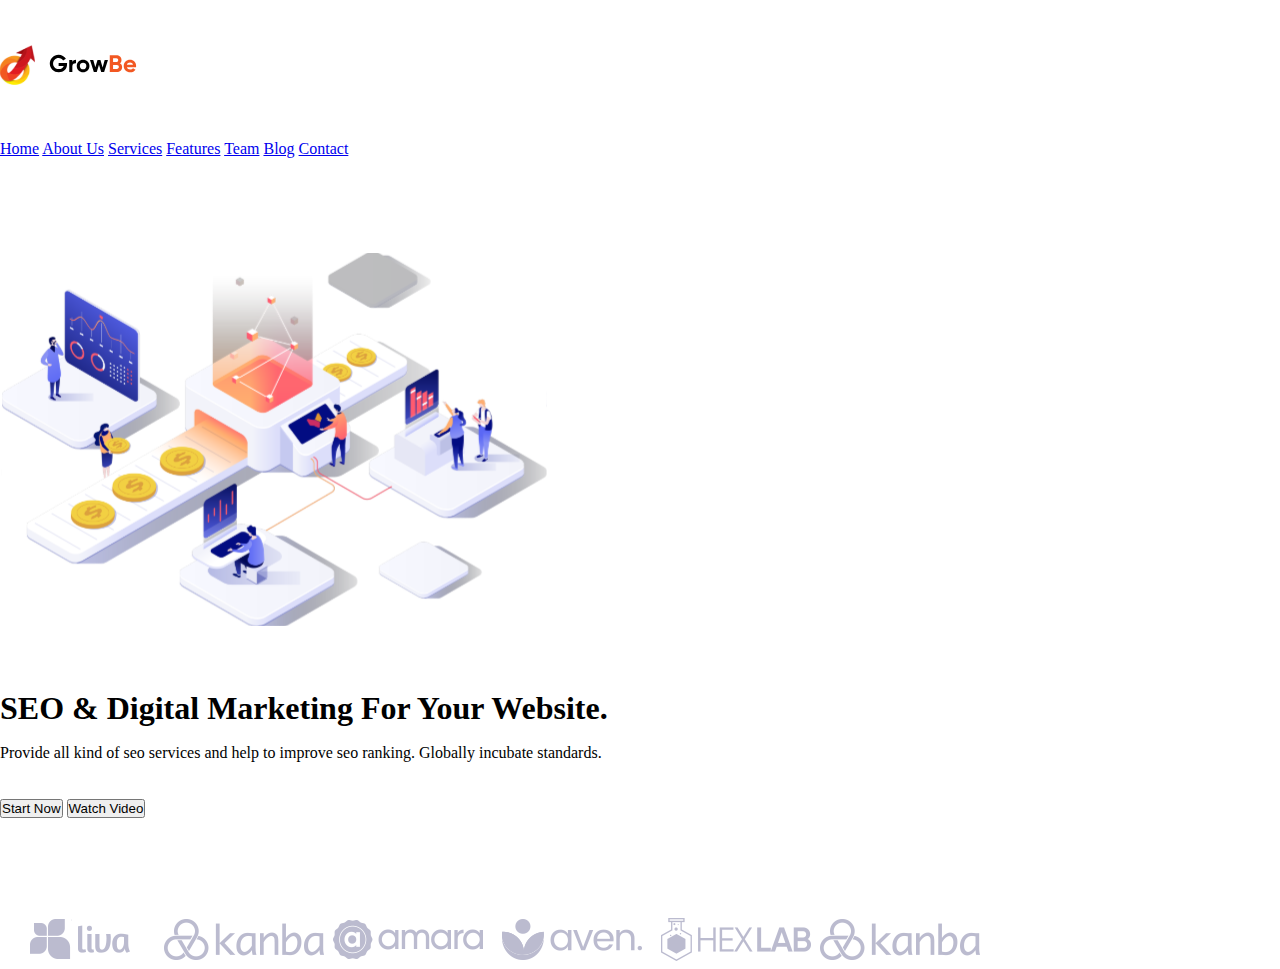
==== WEB(HW)/index.html @ b793c4ee "HW" ====
<!DOCTYPE html>
<html lang="en">
<head>
    <meta charset="UTF-8">
    <meta name="viewport" content="width=device-width, initial-scale=1.0">
    <title>Document</title>
    <link rel="stylesheet" href="style.css">
</head>
<body>
<div class="header">
    <img class="logo_img" src="img/Logo.svg" alt="">
    <div class="menu__bar">
        <a href="#">Home</a>
        <a href="#">About Us</a>
        <a href="#">Services</a>
        <a href="#">Features</a>
        <a href="#">Team</a>
        <a href="#">Blog</a>
        <a href="#">Contact</a>
    </div>
</div>
<div class="top__content">
    <img class="top__img" src="img/Image.svg" alt="image">
    <div class="top__text">
        <h1 class="top__SEO">SEO & Digital Marketing For Your Website.</h1>
        <p class="top__pro">Provide all kind of seo services and help to improve seo ranking. Globally incubate standards.</p>
        <div class="top__button">
            <button class="button__left" type="button">Start Now</button>
            <button class="button__right" type="button">Watch Video</button>
        </div>
    </div>
</div>
<div class="logo">
    <img src="img/logo1.svg" alt="image">
    <img src="img/logo2.svg" alt="image">
    <img src="img/logo3.svg" alt="image">
    <img src="img/logo4.svg" alt="image">
    <img src="img/logo5.svg" alt="image">
    <img src="img/logo6.svg" alt="image">
</div>
</body>
</html>
---- WEB(HW)/style.css ----
* {
    margin: 0;
    padding: 0;
}

.logo_img {
    margin-top: 45px;
}
.menu__bar {
    margin-top: 51px;
}

.top__content {
    margin-top: 95px;
}
.top__SEO {
    padding-top: 60px;
}

.top__pro {
    padding-top: 17px;
}

.top__button {
    margin-top: 37px;
}

.logo {
    margin-top: 97px;
}
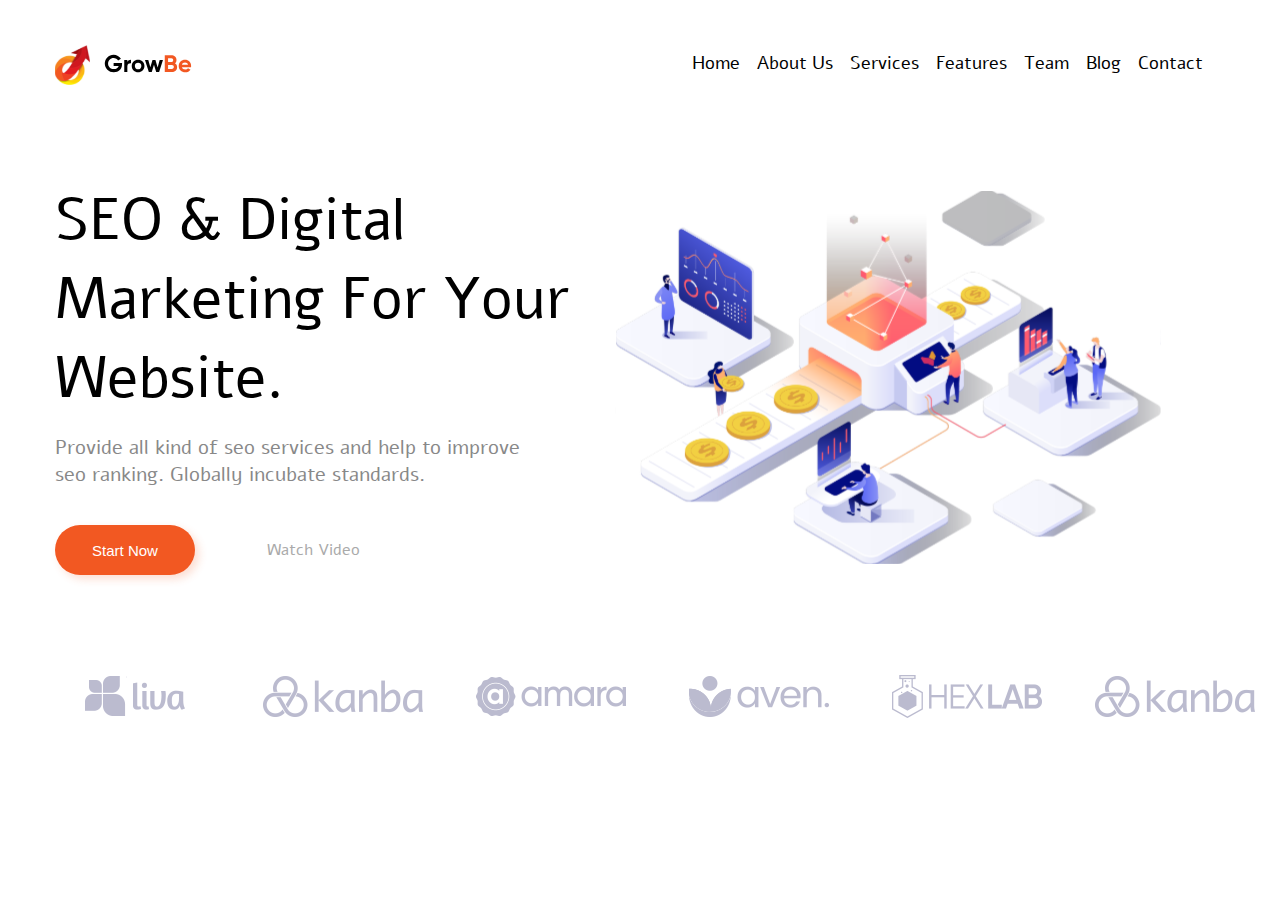
==== commit a6a6d8d3: "Добавил позиционирование" ====
--- a/WEB(HW)/index.html
+++ b/WEB(HW)/index.html
@@ -4,39 +4,42 @@
     <meta charset="UTF-8">
     <meta name="viewport" content="width=device-width, initial-scale=1.0">
     <title>Document</title>
+    <link rel="preconnect" href="https://fonts.googleapis.com">
+    <link rel="preconnect" href="https://fonts.gstatic.com" crossorigin>
+    <link href="https://fonts.googleapis.com/css2?family=Alef:wght@400;700&display=swap" rel="stylesheet">
     <link rel="stylesheet" href="style.css">
 </head>
 <body>
-<div class="header">
+<div class="header center">
     <img class="logo_img" src="img/Logo.svg" alt="">
     <div class="menu__bar">
-        <a href="#">Home</a>
-        <a href="#">About Us</a>
-        <a href="#">Services</a>
-        <a href="#">Features</a>
-        <a href="#">Team</a>
-        <a href="#">Blog</a>
-        <a href="#">Contact</a>
+        <a class="bar__links" href="#">Home</a>
+        <a class="bar__links" href="#">About Us</a>
+        <a class="bar__links" href="#">Services</a>
+        <a class="bar__links" href="#">Features</a>
+        <a class="bar__links" href="#">Team</a>
+        <a class="bar__links" href="#">Blog</a>
+        <a class="bar__links" href="#">Contact</a>
     </div>
 </div>
-<div class="top__content">
-    <img class="top__img" src="img/Image.svg" alt="image">
+<div class="top__content center">
     <div class="top__text">
         <h1 class="top__SEO">SEO & Digital Marketing For Your Website.</h1>
         <p class="top__pro">Provide all kind of seo services and help to improve seo ranking. Globally incubate standards.</p>
         <div class="top__button">
             <button class="button__left" type="button">Start Now</button>
-            <button class="button__right" type="button">Watch Video</button>
+            <a class="button__right" href="#">Watch Video</a>
         </div>
     </div>
+    <img class="top__img" src="img/Image.svg" alt="image">
 </div>
-<div class="logo">
-    <img src="img/logo1.svg" alt="image">
-    <img src="img/logo2.svg" alt="image">
-    <img src="img/logo3.svg" alt="image">
-    <img src="img/logo4.svg" alt="image">
-    <img src="img/logo5.svg" alt="image">
-    <img src="img/logo6.svg" alt="image">
+<div class="logo center">
+    <img class="logo_fut_img" src="img/logo1.svg" alt="image">
+    <img class="logo_fut_img" src="img/logo2.svg" alt="image">
+    <img class="logo_fut_img" src="img/logo3.svg" alt="image">
+    <img class="logo_fut_img" src="img/logo4.svg" alt="image">
+    <img class="logo_fut_img" src="img/logo5.svg" alt="image">
+    <img class="logo_fut_img" src="img/logo6.svg" alt="image">
 </div>
 </body>
 </html>--- a/WEB(HW)/style.css
+++ b/WEB(HW)/style.css
@@ -2,29 +2,99 @@
     margin: 0;
     padding: 0;
 }
+body {
+    font-family: 'Alef', sans-serif;
+}
 
+.header {
+    display: flex;
+    gap: 500px;
+}
 .logo_img {
     margin-top: 45px;
 }
-.menu__bar {
+.menu__bar{
     margin-top: 51px;
+    display: flex;
+    gap: 17px;
 }
+
+.bar__links {
+    color: #000;
+    font-size: 18px;
+    font-style: normal;
+    font-weight: 400;
+    line-height: normal;
+    text-decoration: none;
+}
+
+.bar__links:hover {
+    color: #F25822;
+}
+
+.center {
+    padding-left: calc(50% - 585px);
+    padding-right: calc(50% - 585px);
+}
+
 
 .top__content {
     margin-top: 95px;
+    display: flex;
+    flex-direction: row;
+    flex-wrap: nowrap;
+    justify-content: center;
+    align-items: center;
+    gap: 39px;
+}
+
+.top_text {
+    margin-top: 60px;
 }
 .top__SEO {
-    padding-top: 60px;
+    font-size: 58px;
+    font-style: normal;
+    font-weight: 400;
+    line-height: normal;
 }
 
 .top__pro {
+    width: 466px;
     padding-top: 17px;
+    font-size: 20px;
+    font-style: normal;
+    font-weight: 400;
+    line-height: normal;
+    color: #888888;
 }
 
 .top__button {
+    display: flex;
     margin-top: 37px;
+    gap: 72px;
+    align-items: center;
+}
+.button__left {
+    width: 140px;
+    height: 50px;
+    flex-shrink: 0;
+    border-radius: 50px;
+    background: #F25822;
+    box-shadow: 4px 4px 8px 0px rgba(242, 88, 34, 0.20);
+    color: #FFFFFF;
+    font-size: 15px;
+    font-style: normal;
+    font-weight: 400;
+    line-height: normal;
+    border: 0;
+}
+.button__right {
+    color: #AAA;
+    text-decoration: none;
+}
+.logo {
+    margin-top: 97px;
+    display: flex;
+    gap: 48px;
 }
 
-.logo {
-    margin-top: 97px;
-}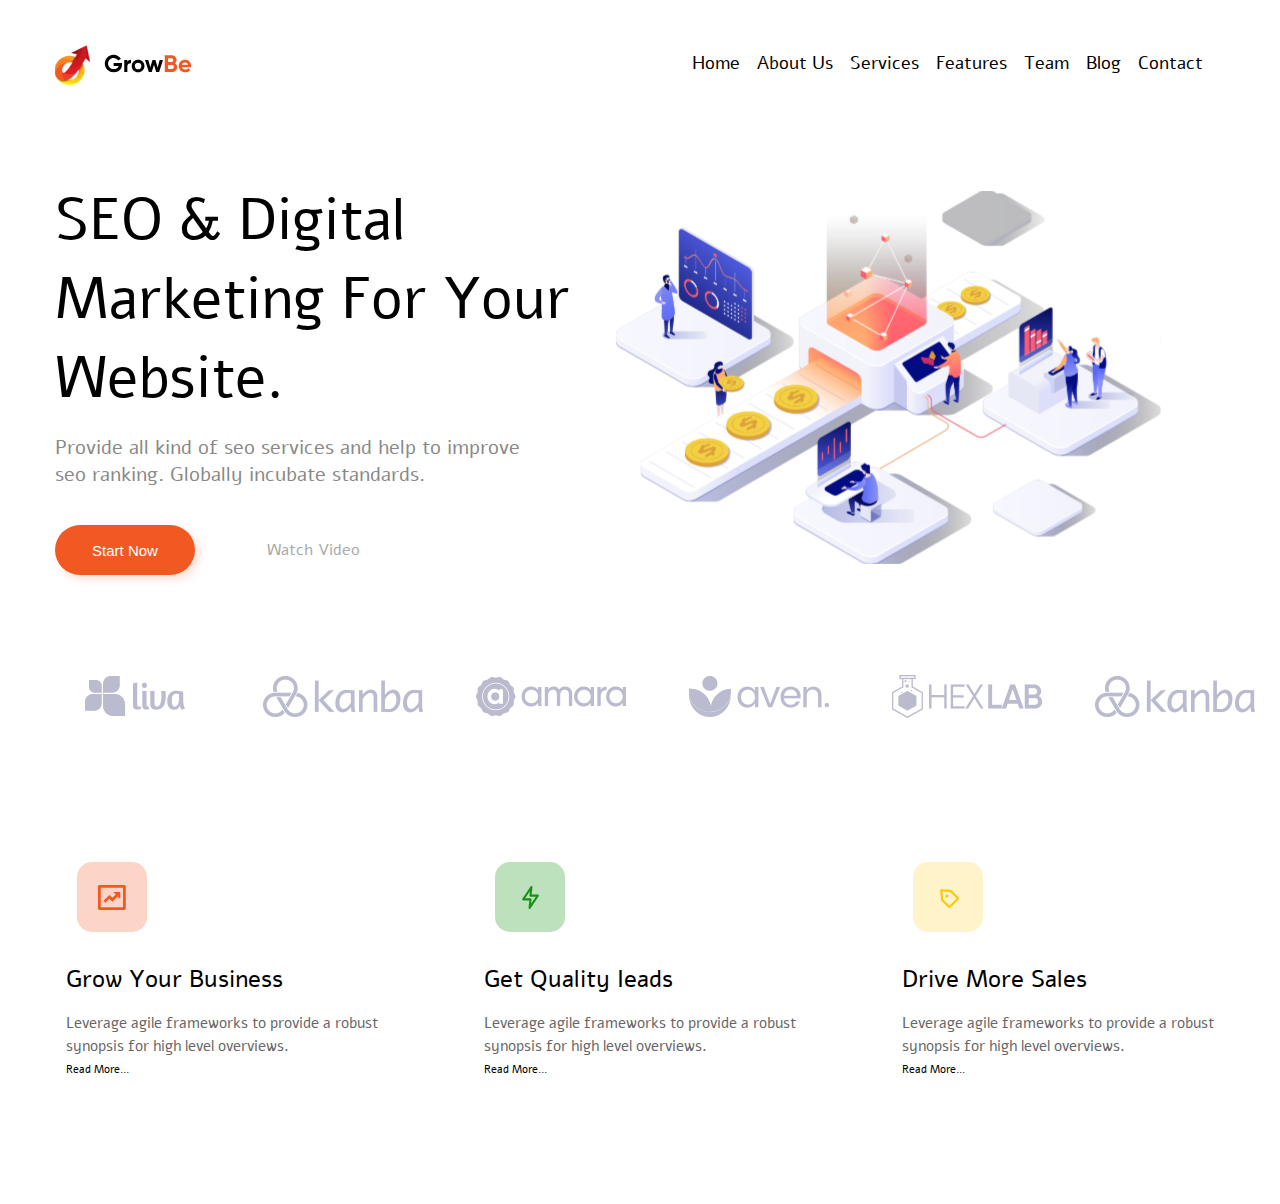
==== commit 12bd085c: "создал блок feature и стили к нему" ====
--- a/WEB(HW)/index.html
+++ b/WEB(HW)/index.html
@@ -25,7 +25,8 @@
 <div class="top__content center">
     <div class="top__text">
         <h1 class="top__SEO">SEO & Digital Marketing For Your Website.</h1>
-        <p class="top__pro">Provide all kind of seo services and help to improve seo ranking. Globally incubate standards.</p>
+        <p class="top__pro">Provide all kind of seo services and help to improve seo ranking. Globally incubate
+            standards.</p>
         <div class="top__button">
             <button class="button__left" type="button">Start Now</button>
             <a class="button__right" href="#">Watch Video</a>
@@ -41,5 +42,25 @@
     <img class="logo_fut_img" src="img/logo5.svg" alt="image">
     <img class="logo_fut_img" src="img/logo6.svg" alt="image">
 </div>
+<div class="features">
+    <div class="features__content features1">
+        <img class="feature_icon" src="img/feature_icon1.svg" alt="img">
+        <h1 class="features__text1">Grow Your Business</h1>
+        <h1 class="features__text2">Leverage agile frameworks to provide a robust synopsis for high level overviews.</h1>
+        <a class="features__lick" href="#">Read More...</a>
+    </div>
+    <div class="features__content features2">
+        <img class="feature_icon" src="img/feature_icon2.svg" alt="img">
+        <h1 class="features__text1">Get Quality Ieads</h1>
+        <h1 class="features__text2">Leverage agile frameworks to provide a robust synopsis for high level overviews.</h1>
+        <a class="features__lick" href="#">Read More...</a>
+    </div>
+    <div class="features__content features3">
+        <img class="feature_icon" src="img/feature_icon3.svg" alt="img">
+        <h1 class="features__text1">Drive More Sales</h1>
+        <h1 class="features__text2">Leverage agile frameworks to provide a robust synopsis for high level overviews.</h1>
+        <a class="features__lick" href="#">Read More...</a>
+    </div>
+</div>
 </body>
 </html>--- a/WEB(HW)/style.css
+++ b/WEB(HW)/style.css
@@ -97,4 +97,52 @@
     display: flex;
     gap: 48px;
 }
+.features {
+    padding-top: 100px;
+    padding-bottom: 100px;
+    display: grid;
+    grid-template-columns: 370px 370px 370px;
+    gap: 48px;
+    justify-content: center;
+}
+.features__content {
+    padding-bottom: 25px;
+}
+.features__content:hover {
+    background: #FFF;
+    box-shadow: 15px 25px 56px 6px rgba(0, 0, 0, 0.06);
+}
+.feature_icon {
+    padding-top: 40px;
+    margin-left: 40px;
+}
+.features__text1 {
+    padding-top: 25px;
+    margin-left: 29px;
+    color: #000;
+    font-size: 24px;
+    font-style: normal;
+    font-weight: 400;
+    line-height: normal;
+}
+.features__text2 {
+    padding-top: 17px;
+    margin-left: 29px;
 
+    color: #666;
+    font-size: 15px;
+    font-style: normal;
+    font-weight: 400;
+    line-height: 150%;
+}
+.features__lick {
+    padding-top: 25px;
+    margin-left: 29px;
+    text-decoration: none;
+
+    color: #000;
+    font-size: 11px;
+    font-style: normal;
+    font-weight: 400;
+    line-height: 150%;
+}
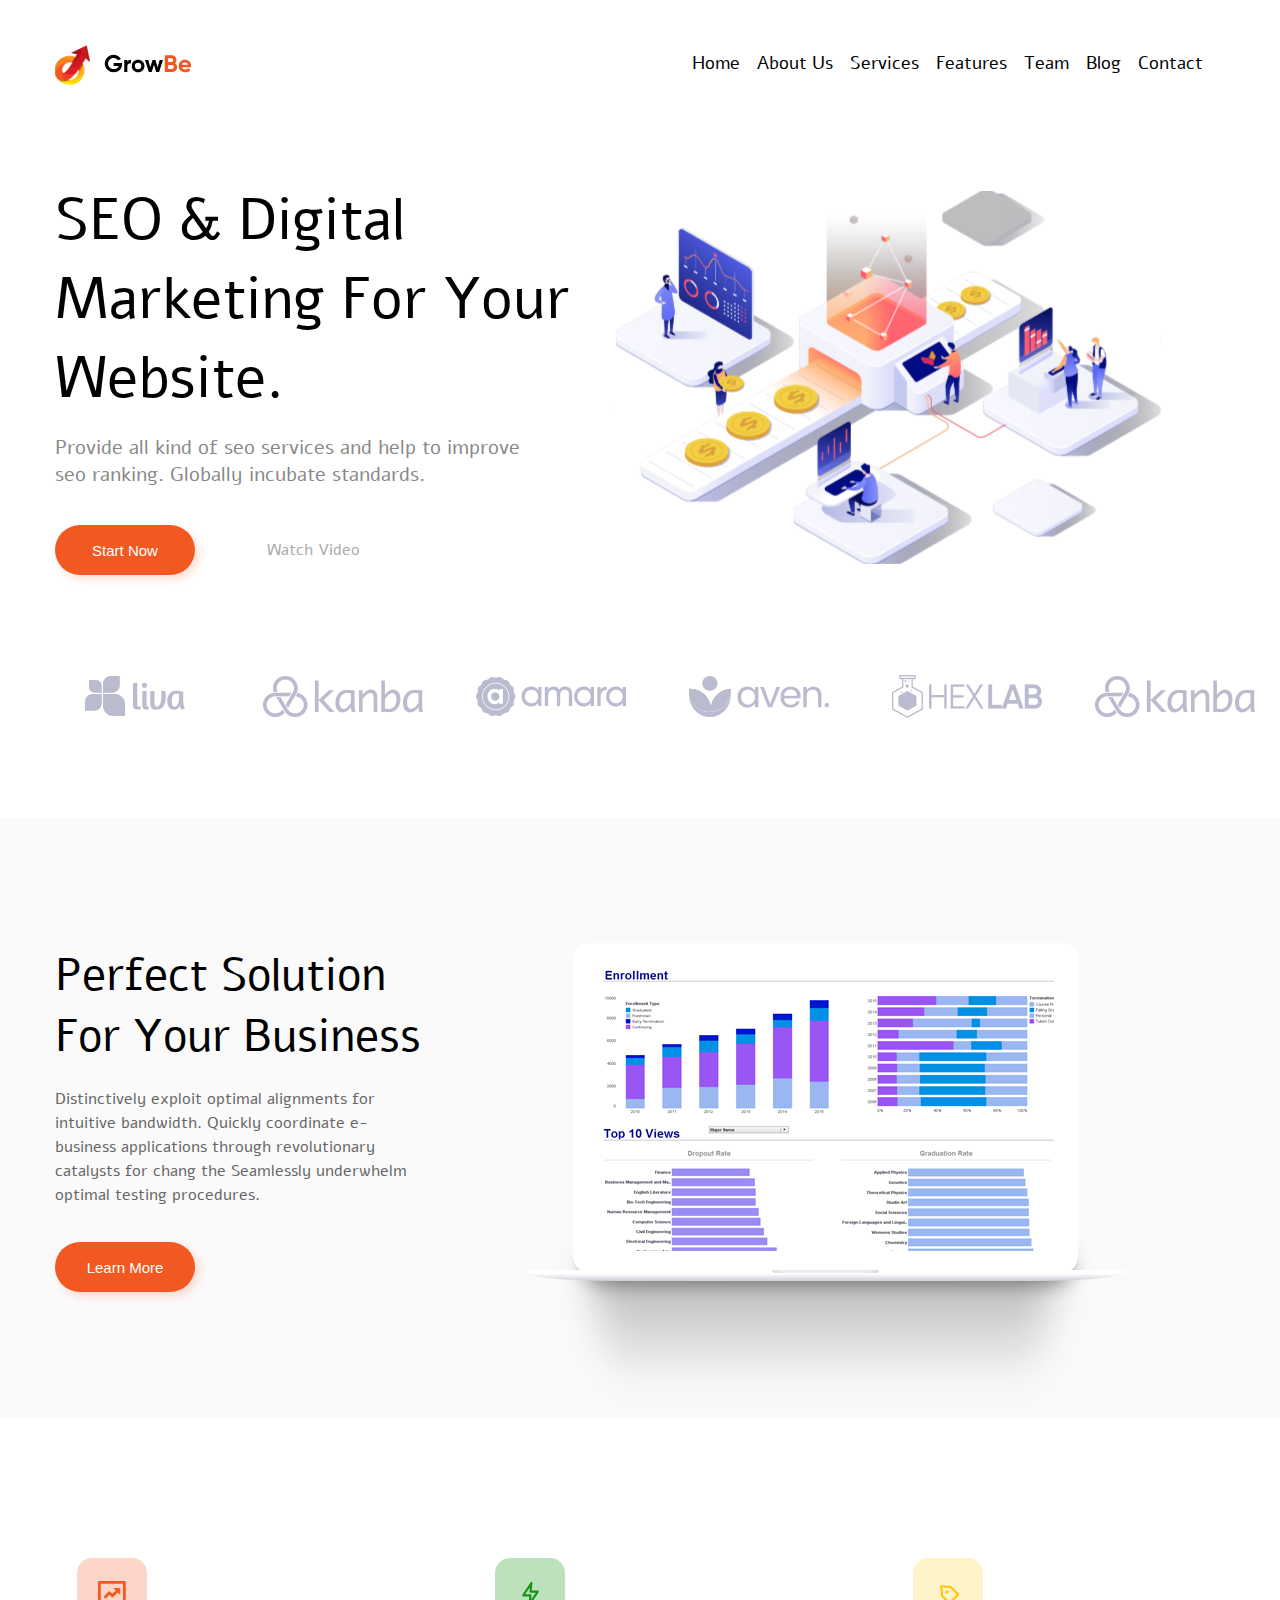
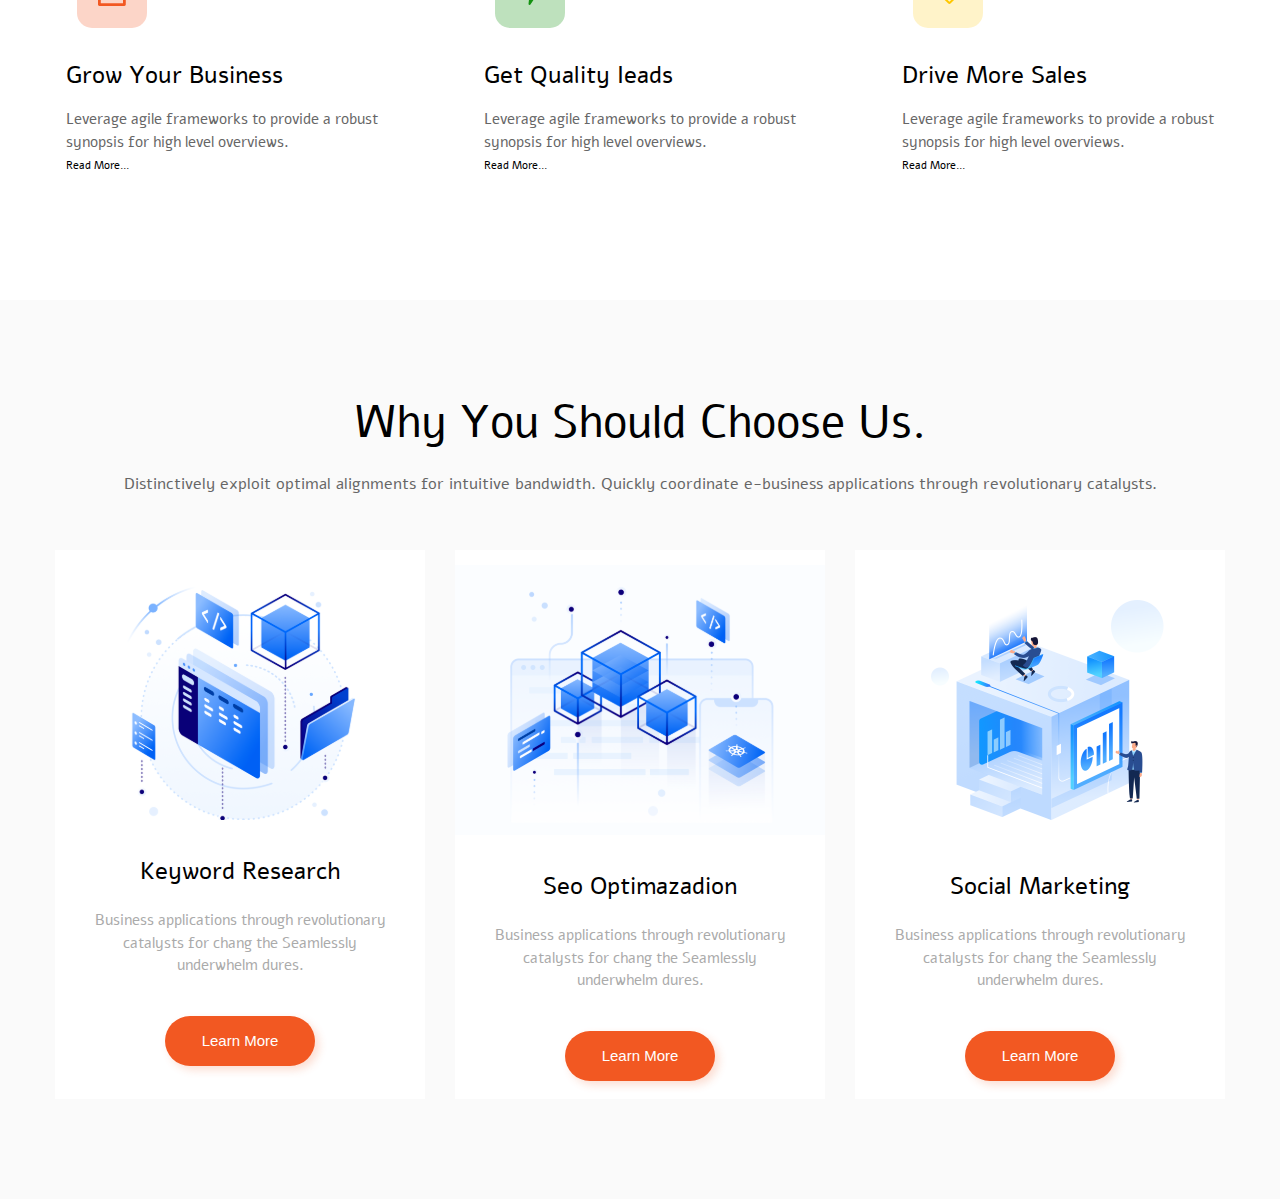
==== commit 2bbb1330: "Добавил блоки about и services" ====
--- a/WEB(HW)/index.html
+++ b/WEB(HW)/index.html
@@ -3,7 +3,7 @@
 <head>
     <meta charset="UTF-8">
     <meta name="viewport" content="width=device-width, initial-scale=1.0">
-    <title>Document</title>
+    <title>GrowBe</title>
     <link rel="preconnect" href="https://fonts.googleapis.com">
     <link rel="preconnect" href="https://fonts.gstatic.com" crossorigin>
     <link href="https://fonts.googleapis.com/css2?family=Alef:wght@400;700&display=swap" rel="stylesheet">
@@ -42,6 +42,19 @@
     <img class="logo_fut_img" src="img/logo5.svg" alt="image">
     <img class="logo_fut_img" src="img/logo6.svg" alt="image">
 </div>
+<div class="about__us center">
+    <div class="about__text">
+        <h1 class="about__us_text1">Perfect Solution For
+            Your Business</h1>
+        <h1 class="about__us_text2">Distinctively exploit optimal alignments for intuitive bandwidth. Quickly
+            coordinate e-business applications through revolutionary catalysts for
+            chang the Seamlessly underwhelm optimal testing procedures.</h1>
+        <div class="about__btn">
+            <button class="about__us_btn" type="button">Learn More</button>
+        </div>
+    </div>
+    <img class="about__img" src="img/macbook.svg" alt="img">
+</div>
 <div class="features">
     <div class="features__content features1">
         <img class="feature_icon" src="img/feature_icon1.svg" alt="img">
@@ -62,5 +75,30 @@
         <a class="features__lick" href="#">Read More...</a>
     </div>
 </div>
+<div class="services center">
+    <p class="services__text1">Why You Should Choose Us.</p>
+    <h1 class="services__text2">Distinctively exploit optimal alignments for intuitive bandwidth. Quickly coordinate e-business
+        applications through revolutionary catalysts.</h1>
+    <div class="rectangle">
+        <div class="rectangle__content rectangle1">
+            <img class="rectangle__img" src="img/rectangle_icon1.svg" alt="img">
+            <h1 class="rectangle__text1">Keyword Research</h1>
+            <h1 class="rectangle__text2">Business applications through revolutionary catalysts for chang the Seamlessly underwhelm dures.</h1>
+            <button class="rectangle__btn" type="button">Learn More</button>
+        </div>
+        <div class="rectangle__content rectangle2">
+            <img class="rectangle__img" src="img/rectangle_icon2.svg" alt="img">
+            <h1 class="rectangle__text1">Seo Optimazadion</h1>
+            <h1 class="rectangle__text2">Business applications through revolutionary catalysts for chang the Seamlessly underwhelm dures.</h1>
+            <button class="rectangle__btn" type="button">Learn More</button>
+        </div>
+        <div class="rectangle__content rectangle3">
+            <img class="rectangle__img" src="img/rectangle_icon3.svg" alt="img">
+            <h1 class="rectangle__text1">Social Marketing</h1>
+            <h1 class="rectangle__text2">Business applications through revolutionary catalysts for chang the Seamlessly underwhelm dures.</h1>
+            <button class="rectangle__btn" type="button">Learn More</button>
+        </div>
+    </div>
+</div>
 </body>
 </html>--- a/WEB(HW)/style.css
+++ b/WEB(HW)/style.css
@@ -2,6 +2,7 @@
     margin: 0;
     padding: 0;
 }
+
 body {
     font-family: 'Alef', sans-serif;
 }
@@ -10,10 +11,12 @@
     display: flex;
     gap: 500px;
 }
+
 .logo_img {
     margin-top: 45px;
 }
-.menu__bar{
+
+.menu__bar {
     margin-top: 51px;
     display: flex;
     gap: 17px;
@@ -51,6 +54,7 @@
 .top_text {
     margin-top: 60px;
 }
+
 .top__SEO {
     font-size: 58px;
     font-style: normal;
@@ -74,6 +78,7 @@
     gap: 72px;
     align-items: center;
 }
+
 .button__left {
     width: 140px;
     height: 50px;
@@ -88,15 +93,67 @@
     line-height: normal;
     border: 0;
 }
+
 .button__right {
     color: #AAA;
     text-decoration: none;
 }
+
 .logo {
     margin-top: 97px;
+    margin-bottom: 96px;
     display: flex;
     gap: 48px;
 }
+
+.about__us {
+    display: flex;
+    background-color: #FAFAFA;
+    flex-wrap: nowrap;
+    justify-content: space-evenly;
+    align-items: flex-start;
+    flex-direction: row;
+}
+
+.about__us_text1 {
+    padding-top: 127px;
+
+    color: #000;
+    font-size: 45px;
+    font-style: normal;
+    font-weight: 400;
+    line-height: normal;
+}
+
+.about__us_text2 {
+    padding-top: 20px;
+    color: #666;
+
+    font-size: 16px;
+    font-style: normal;
+    font-weight: 400;
+    line-height: 150%; /* 24px */
+}
+
+.about__btn {
+    padding-top: 35px;
+}
+
+.about__us_btn {
+    width: 140px;
+    height: 50px;
+    flex-shrink: 0;
+    border-radius: 50px;
+    background: #F25822;
+    box-shadow: 4px 4px 8px 0px rgba(242, 88, 34, 0.20);
+    color: #FFFFFF;
+    font-size: 15px;
+    font-style: normal;
+    font-weight: 400;
+    line-height: normal;
+    border: 0;
+}
+
 .features {
     padding-top: 100px;
     padding-bottom: 100px;
@@ -105,17 +162,21 @@
     gap: 48px;
     justify-content: center;
 }
+
 .features__content {
     padding-bottom: 25px;
 }
+
 .features__content:hover {
     background: #FFF;
     box-shadow: 15px 25px 56px 6px rgba(0, 0, 0, 0.06);
 }
+
 .feature_icon {
     padding-top: 40px;
     margin-left: 40px;
 }
+
 .features__text1 {
     padding-top: 25px;
     margin-left: 29px;
@@ -125,6 +186,7 @@
     font-weight: 400;
     line-height: normal;
 }
+
 .features__text2 {
     padding-top: 17px;
     margin-left: 29px;
@@ -135,6 +197,7 @@
     font-weight: 400;
     line-height: 150%;
 }
+
 .features__lick {
     padding-top: 25px;
     margin-left: 29px;
@@ -146,3 +209,87 @@
     font-weight: 400;
     line-height: 150%;
 }
+
+.services {
+    background-color: #FAFAFA;
+    text-align: center;
+}
+
+.services__text1 {
+    padding-top: 92px;
+    color: #000;
+
+    font-size: 45px;
+    font-style: normal;
+    font-weight: 400;
+    line-height: normal;
+}
+
+.services__text2 {
+    padding-top: 19px;
+    color: #666;
+
+    font-size: 16px;
+    font-style: normal;
+    font-weight: 400;
+    line-height: 150%;
+}
+
+.rectangle {
+    padding-bottom: 100px;
+    padding-top: 54px;
+    display: grid;
+    grid-template-columns: 370px 370px 370px;
+    gap: 30px;
+}
+
+.rectangle__content {
+    /*border: 1px solid #000000;*/
+    text-align: center;
+    width: 370px;
+    height: 549px;
+    background-color: #FFFFFF;
+}
+
+.rectangle__img {
+    padding-top: 15px;
+}
+
+.rectangle__text1 {
+    padding-top: 29px;
+    color: #000;
+
+    font-size: 24px;
+    font-style: normal;
+    font-weight: 400;
+    line-height: normal;
+}
+
+.rectangle__text2 {
+    padding-top: 22px;
+    color: #AAA;
+    width: 310px;
+    padding-left: 30px;
+
+    font-size: 15px;
+    font-style: normal;
+    font-weight: 400;
+    line-height: 150%;
+}
+
+.rectangle__btn {
+    margin-top: 39px;
+
+    width: 150px;
+    height: 50px;
+    flex-shrink: 0;
+    border-radius: 50px;
+    background: #F25822;
+    box-shadow: 4px 4px 8px 0px rgba(242, 88, 34, 0.20);
+    color: #FFFFFF;
+    font-size: 15px;
+    font-style: normal;
+    font-weight: 400;
+    line-height: normal;
+    border: 0;
+}